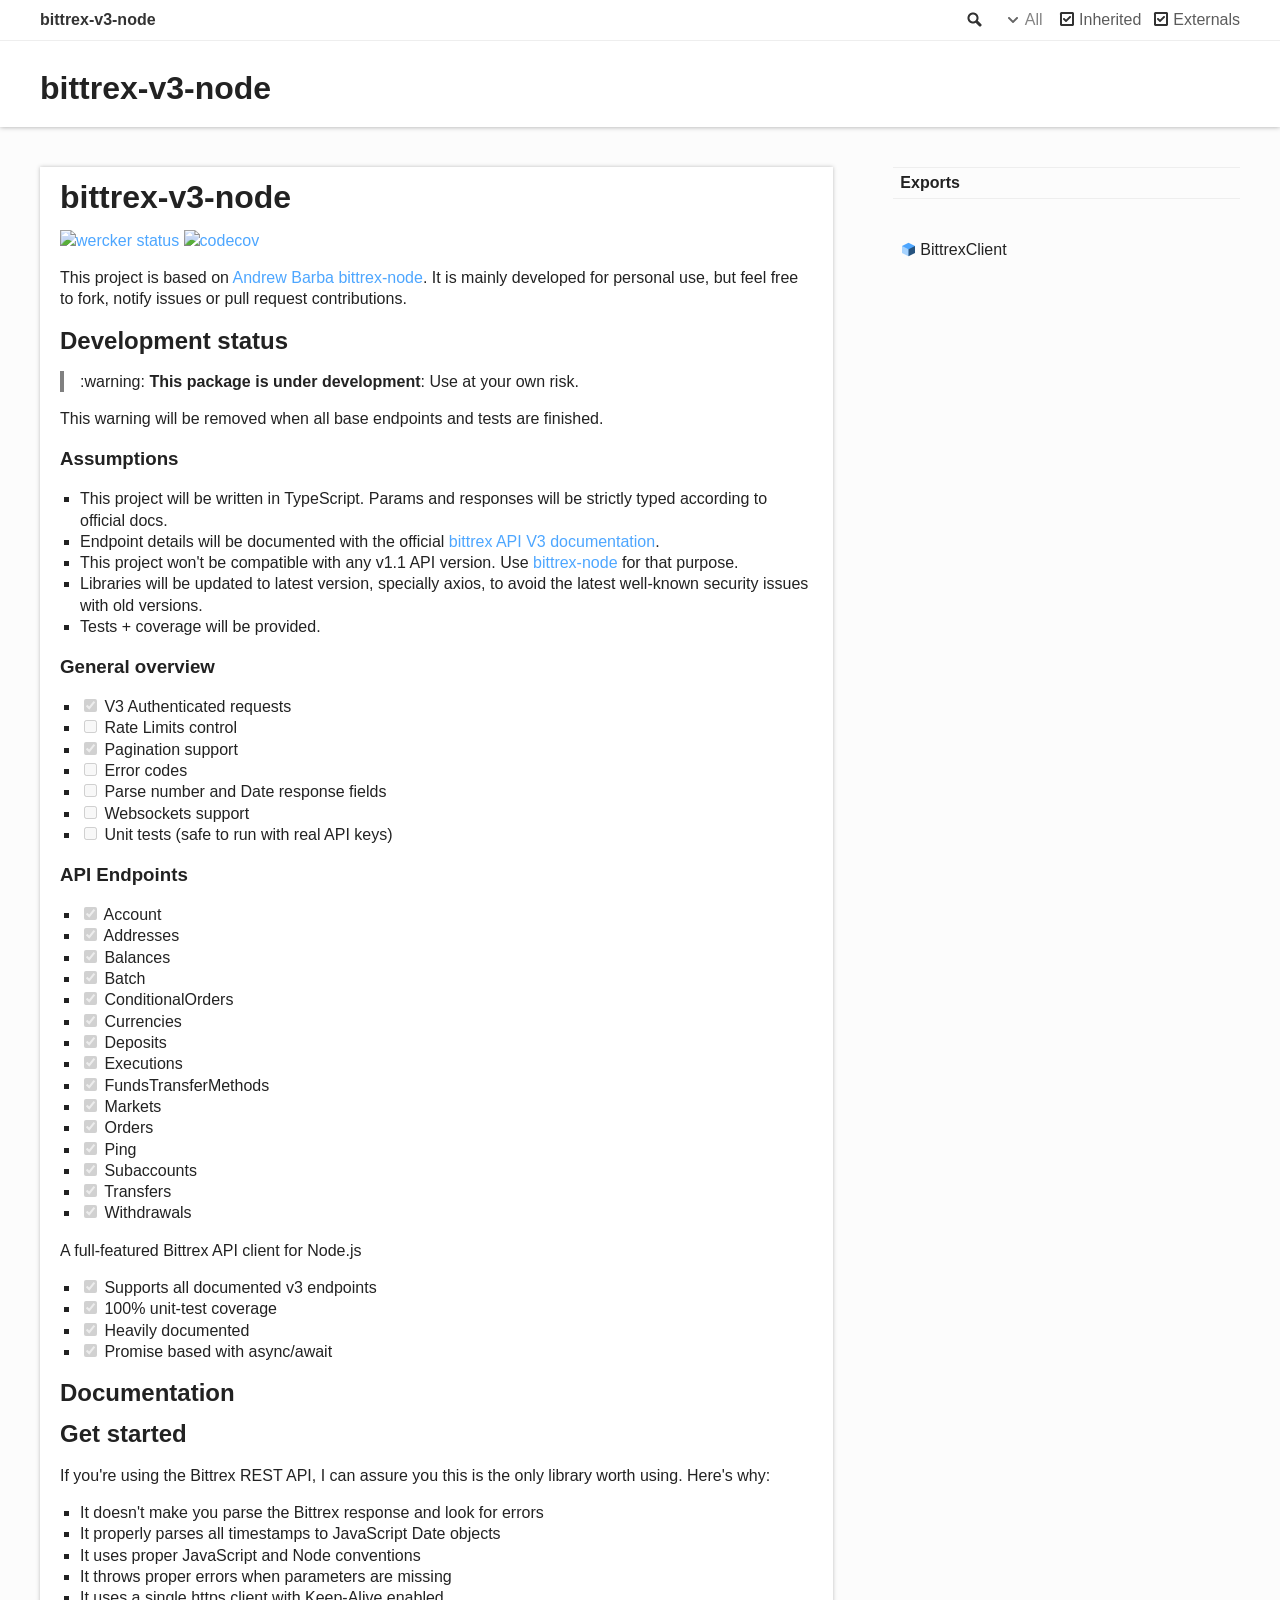
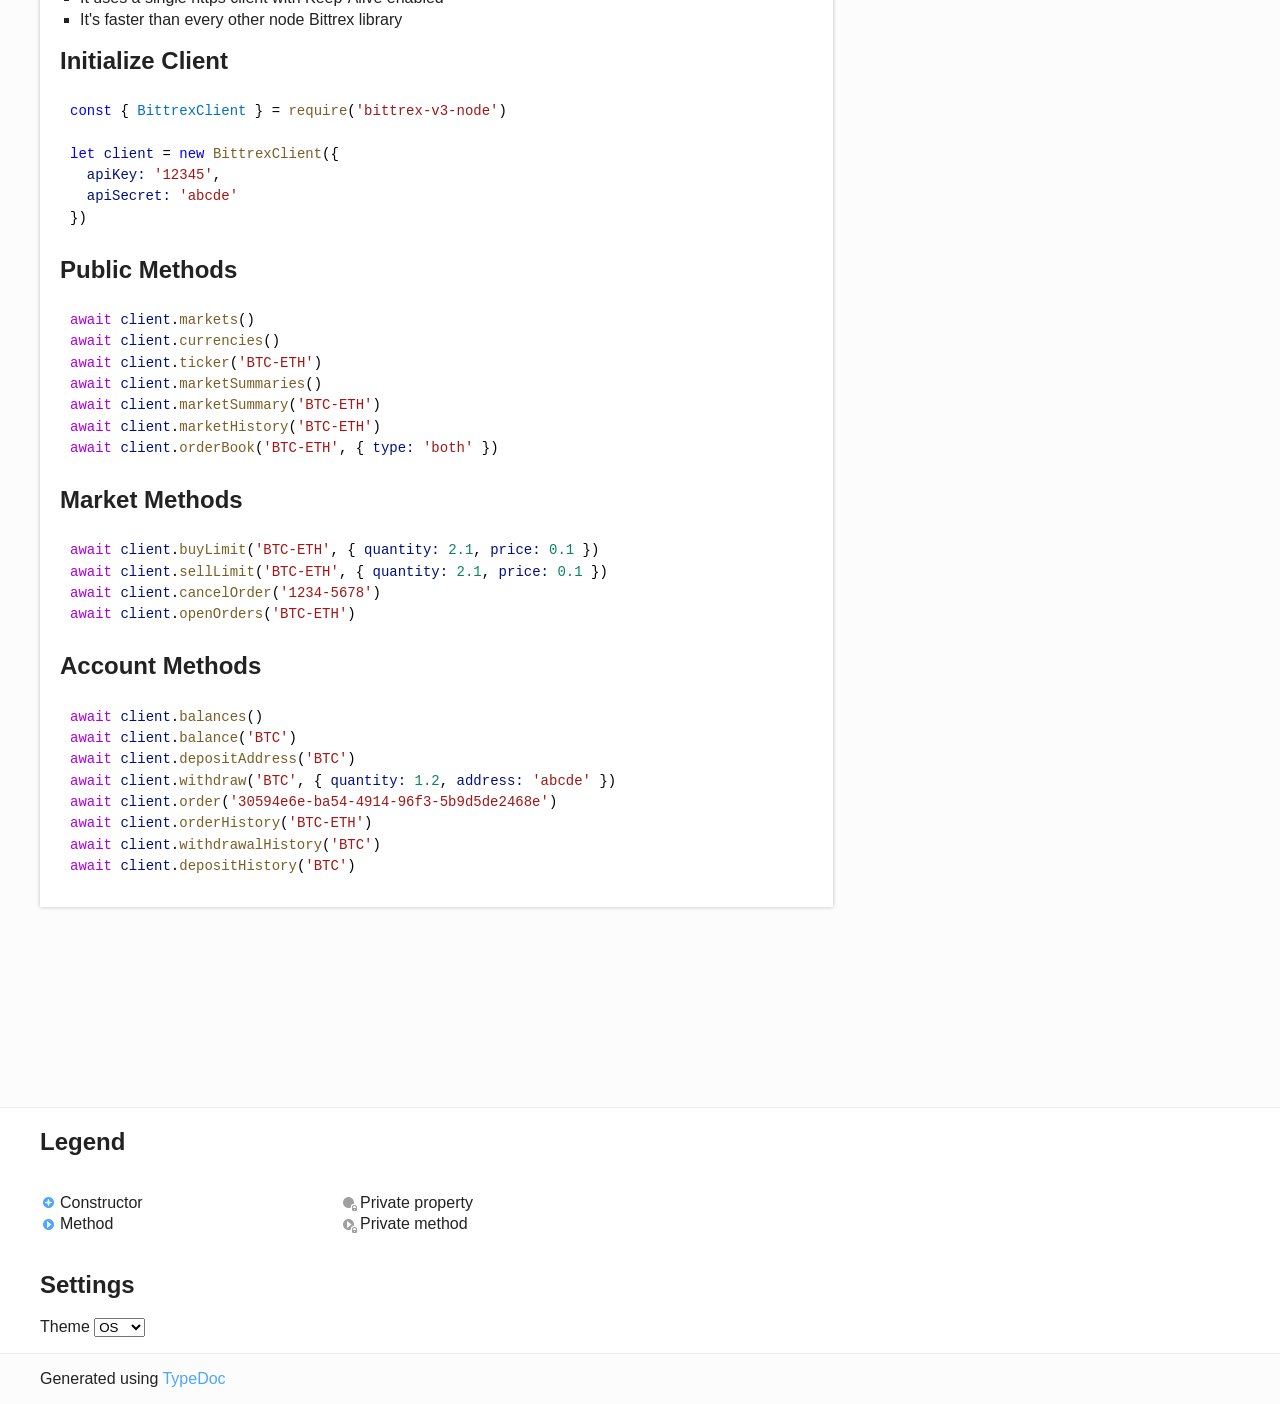
==== index.html @ 71284193 "Updates" ====
<!DOCTYPE html><html class="default no-js"><head><meta charSet="utf-8"/><meta http-equiv="x-ua-compatible" content="IE=edge"/><title>bittrex-v3-node</title><meta name="description" content="Documentation for bittrex-v3-node"/><meta name="viewport" content="width=device-width, initial-scale=1"/><link rel="stylesheet" href="assets/style.css"/><link rel="stylesheet" href="assets/highlight.css"/><script async src="assets/search.js" id="search-script"></script></head><body><script>document.body.classList.add(localStorage.getItem("tsd-theme") || "os")</script><header><div class="tsd-page-toolbar"><div class="container"><div class="table-wrap"><div class="table-cell" id="tsd-search" data-base="."><div class="field"><label for="tsd-search-field" class="tsd-widget search no-caption">Search</label><input type="text" id="tsd-search-field"/></div><ul class="results"><li class="state loading">Preparing search index...</li><li class="state failure">The search index is not available</li></ul><a href="index.html" class="title">bittrex-v3-node</a></div><div class="table-cell" id="tsd-widgets"><div id="tsd-filter"><a href="#" class="tsd-widget options no-caption" data-toggle="options">Options</a><div class="tsd-filter-group"><div class="tsd-select" id="tsd-filter-visibility"><span class="tsd-select-label">All</span><ul class="tsd-select-list"><li data-value="public">Public</li><li data-value="protected">Public/Protected</li><li data-value="private" class="selected">All</li></ul></div> <input type="checkbox" id="tsd-filter-inherited" checked/><label class="tsd-widget" for="tsd-filter-inherited">Inherited</label><input type="checkbox" id="tsd-filter-externals" checked/><label class="tsd-widget" for="tsd-filter-externals">Externals</label></div></div><a href="#" class="tsd-widget menu no-caption" data-toggle="menu">Menu</a></div></div></div></div><div class="tsd-page-title"><div class="container"><h1>bittrex-v3-node</h1></div></div></header><div class="container container-main"><div class="row"><div class="col-8 col-content"><div class="tsd-panel tsd-typography">
<a href="#bittrex-v3-node" id="bittrex-v3-node" style="color: inherit; text-decoration: none;">
  <h1>bittrex-v3-node</h1>
</a>
<p><a href="https://app.wercker.com/project/byKey/feb7e7d87d5a4a29ea9c04b4a1350a44"><img src="https://app.wercker.com/status/feb7e7d87d5a4a29ea9c04b4a1350a44/s/master" alt="wercker status" title="wercker status"></a>
<a href="https://codecov.io/gh/JAlbertoGonzalez/bittrex-node"><img src="https://codecov.io/gh/JAlbertoGonzalez/bittrex-node/branch/master/graph/badge.svg?token=4OAXQYECUQ" alt="codecov"></a></p>
<p>This project is based on <a href="https://github.com/AndrewBarba">Andrew Barba</a> <a href="https://github.com/AndrewBarba/bittrex-node">bittrex-node</a>. It is mainly developed for personal use, but feel free to fork, notify issues or pull request contributions.</p>

<a href="#development-status" id="development-status" style="color: inherit; text-decoration: none;">
  <h2>Development status</h2>
</a>
<blockquote>
<p>:warning: <strong>This package is under development</strong>: Use at your own risk.</p>
</blockquote>
<p>This warning will be removed when all base endpoints and tests are finished.</p>

<a href="#assumptions" id="assumptions" style="color: inherit; text-decoration: none;">
  <h3>Assumptions</h3>
</a>
<ul>
<li>This project will be written in TypeScript. Params and responses will be strictly typed according to official docs.</li>
<li>Endpoint details will be documented with the official <a href="https://bittrex.github.io/api/v3">bittrex API V3 documentation</a>.</li>
<li>This project won&#39;t be compatible with any v1.1 API version. Use <a href="https://github.com/AndrewBarba/bittrex-node">bittrex-node</a> for that purpose.</li>
<li>Libraries will be updated to latest version, specially axios, to avoid the latest well-known security issues with old versions.</li>
<li>Tests + coverage will be provided.</li>
</ul>

<a href="#general-overview" id="general-overview" style="color: inherit; text-decoration: none;">
  <h3>General overview</h3>
</a>
<ul>
<li><input checked="" disabled="" type="checkbox"> V3 Authenticated requests</li>
<li><input disabled="" type="checkbox"> Rate Limits control</li>
<li><input checked="" disabled="" type="checkbox"> Pagination support</li>
<li><input disabled="" type="checkbox"> Error codes</li>
<li><input disabled="" type="checkbox"> Parse number and Date response fields</li>
<li><input disabled="" type="checkbox"> Websockets support</li>
<li><input disabled="" type="checkbox"> Unit tests (safe to run with real API keys)</li>
</ul>

<a href="#api-endpoints" id="api-endpoints" style="color: inherit; text-decoration: none;">
  <h3>API Endpoints</h3>
</a>
<ul>
<li><input checked="" disabled="" type="checkbox"> Account</li>
<li><input checked="" disabled="" type="checkbox"> Addresses</li>
<li><input checked="" disabled="" type="checkbox"> Balances</li>
<li><input checked="" disabled="" type="checkbox"> Batch</li>
<li><input checked="" disabled="" type="checkbox"> ConditionalOrders</li>
<li><input checked="" disabled="" type="checkbox"> Currencies</li>
<li><input checked="" disabled="" type="checkbox"> Deposits</li>
<li><input checked="" disabled="" type="checkbox"> Executions</li>
<li><input checked="" disabled="" type="checkbox"> FundsTransferMethods</li>
<li><input checked="" disabled="" type="checkbox"> Markets</li>
<li><input checked="" disabled="" type="checkbox"> Orders</li>
<li><input checked="" disabled="" type="checkbox"> Ping</li>
<li><input checked="" disabled="" type="checkbox"> Subaccounts</li>
<li><input checked="" disabled="" type="checkbox"> Transfers</li>
<li><input checked="" disabled="" type="checkbox"> Withdrawals</li>
</ul>
<p>A full-featured Bittrex API client for Node.js</p>
<ul>
<li><input checked="" disabled="" type="checkbox"> Supports all documented v3 endpoints</li>
<li><input checked="" disabled="" type="checkbox"> 100% unit-test coverage</li>
<li><input checked="" disabled="" type="checkbox"> Heavily documented</li>
<li><input checked="" disabled="" type="checkbox"> Promise based with async/await</li>
</ul>

<a href="#documentation" id="documentation" style="color: inherit; text-decoration: none;">
  <h2>Documentation</h2>
</a>

<a href="#get-started" id="get-started" style="color: inherit; text-decoration: none;">
  <h2>Get started</h2>
</a>
<p>If you&#39;re using the Bittrex REST API, I can assure you this is the only library worth using. Here&#39;s why:</p>
<ul>
<li>It doesn&#39;t make you parse the Bittrex response and look for errors</li>
<li>It properly parses all timestamps to JavaScript Date objects</li>
<li>It uses proper JavaScript and Node conventions</li>
<li>It throws proper errors when parameters are missing</li>
<li>It uses a single https client with Keep-Alive enabled</li>
<li>It&#39;s faster than every other node Bittrex library</li>
</ul>

<a href="#initialize-client" id="initialize-client" style="color: inherit; text-decoration: none;">
  <h2>Initialize Client</h2>
</a>
<pre><code class="language-javascript"><span class="hl-0">const</span><span class="hl-1"> { </span><span class="hl-2">BittrexClient</span><span class="hl-1"> } = </span><span class="hl-3">require</span><span class="hl-1">(</span><span class="hl-4">&#39;bittrex-v3-node&#39;</span><span class="hl-1">)</span><br/><br/><span class="hl-0">let</span><span class="hl-1"> </span><span class="hl-5">client</span><span class="hl-1"> = </span><span class="hl-0">new</span><span class="hl-1"> </span><span class="hl-3">BittrexClient</span><span class="hl-1">({</span><br/><span class="hl-1">  </span><span class="hl-5">apiKey:</span><span class="hl-1"> </span><span class="hl-4">&#39;12345&#39;</span><span class="hl-1">,</span><br/><span class="hl-1">  </span><span class="hl-5">apiSecret:</span><span class="hl-1"> </span><span class="hl-4">&#39;abcde&#39;</span><br/><span class="hl-1">})</span>
</code></pre>

<a href="#public-methods" id="public-methods" style="color: inherit; text-decoration: none;">
  <h2>Public Methods</h2>
</a>
<pre><code class="language-javascript"><span class="hl-6">await</span><span class="hl-1"> </span><span class="hl-5">client</span><span class="hl-1">.</span><span class="hl-3">markets</span><span class="hl-1">()</span><br/><span class="hl-6">await</span><span class="hl-1"> </span><span class="hl-5">client</span><span class="hl-1">.</span><span class="hl-3">currencies</span><span class="hl-1">()</span><br/><span class="hl-6">await</span><span class="hl-1"> </span><span class="hl-5">client</span><span class="hl-1">.</span><span class="hl-3">ticker</span><span class="hl-1">(</span><span class="hl-4">&#39;BTC-ETH&#39;</span><span class="hl-1">)</span><br/><span class="hl-6">await</span><span class="hl-1"> </span><span class="hl-5">client</span><span class="hl-1">.</span><span class="hl-3">marketSummaries</span><span class="hl-1">()</span><br/><span class="hl-6">await</span><span class="hl-1"> </span><span class="hl-5">client</span><span class="hl-1">.</span><span class="hl-3">marketSummary</span><span class="hl-1">(</span><span class="hl-4">&#39;BTC-ETH&#39;</span><span class="hl-1">)</span><br/><span class="hl-6">await</span><span class="hl-1"> </span><span class="hl-5">client</span><span class="hl-1">.</span><span class="hl-3">marketHistory</span><span class="hl-1">(</span><span class="hl-4">&#39;BTC-ETH&#39;</span><span class="hl-1">)</span><br/><span class="hl-6">await</span><span class="hl-1"> </span><span class="hl-5">client</span><span class="hl-1">.</span><span class="hl-3">orderBook</span><span class="hl-1">(</span><span class="hl-4">&#39;BTC-ETH&#39;</span><span class="hl-1">, { </span><span class="hl-5">type:</span><span class="hl-1"> </span><span class="hl-4">&#39;both&#39;</span><span class="hl-1"> })</span>
</code></pre>

<a href="#market-methods" id="market-methods" style="color: inherit; text-decoration: none;">
  <h2>Market Methods</h2>
</a>
<pre><code class="language-javascript"><span class="hl-6">await</span><span class="hl-1"> </span><span class="hl-5">client</span><span class="hl-1">.</span><span class="hl-3">buyLimit</span><span class="hl-1">(</span><span class="hl-4">&#39;BTC-ETH&#39;</span><span class="hl-1">, { </span><span class="hl-5">quantity:</span><span class="hl-1"> </span><span class="hl-7">2.1</span><span class="hl-1">, </span><span class="hl-5">price:</span><span class="hl-1"> </span><span class="hl-7">0.1</span><span class="hl-1"> })</span><br/><span class="hl-6">await</span><span class="hl-1"> </span><span class="hl-5">client</span><span class="hl-1">.</span><span class="hl-3">sellLimit</span><span class="hl-1">(</span><span class="hl-4">&#39;BTC-ETH&#39;</span><span class="hl-1">, { </span><span class="hl-5">quantity:</span><span class="hl-1"> </span><span class="hl-7">2.1</span><span class="hl-1">, </span><span class="hl-5">price:</span><span class="hl-1"> </span><span class="hl-7">0.1</span><span class="hl-1"> })</span><br/><span class="hl-6">await</span><span class="hl-1"> </span><span class="hl-5">client</span><span class="hl-1">.</span><span class="hl-3">cancelOrder</span><span class="hl-1">(</span><span class="hl-4">&#39;1234-5678&#39;</span><span class="hl-1">)</span><br/><span class="hl-6">await</span><span class="hl-1"> </span><span class="hl-5">client</span><span class="hl-1">.</span><span class="hl-3">openOrders</span><span class="hl-1">(</span><span class="hl-4">&#39;BTC-ETH&#39;</span><span class="hl-1">)</span>
</code></pre>

<a href="#account-methods" id="account-methods" style="color: inherit; text-decoration: none;">
  <h2>Account Methods</h2>
</a>
<pre><code class="language-javascript"><span class="hl-6">await</span><span class="hl-1"> </span><span class="hl-5">client</span><span class="hl-1">.</span><span class="hl-3">balances</span><span class="hl-1">()</span><br/><span class="hl-6">await</span><span class="hl-1"> </span><span class="hl-5">client</span><span class="hl-1">.</span><span class="hl-3">balance</span><span class="hl-1">(</span><span class="hl-4">&#39;BTC&#39;</span><span class="hl-1">)</span><br/><span class="hl-6">await</span><span class="hl-1"> </span><span class="hl-5">client</span><span class="hl-1">.</span><span class="hl-3">depositAddress</span><span class="hl-1">(</span><span class="hl-4">&#39;BTC&#39;</span><span class="hl-1">)</span><br/><span class="hl-6">await</span><span class="hl-1"> </span><span class="hl-5">client</span><span class="hl-1">.</span><span class="hl-3">withdraw</span><span class="hl-1">(</span><span class="hl-4">&#39;BTC&#39;</span><span class="hl-1">, { </span><span class="hl-5">quantity:</span><span class="hl-1"> </span><span class="hl-7">1.2</span><span class="hl-1">, </span><span class="hl-5">address:</span><span class="hl-1"> </span><span class="hl-4">&#39;abcde&#39;</span><span class="hl-1"> })</span><br/><span class="hl-6">await</span><span class="hl-1"> </span><span class="hl-5">client</span><span class="hl-1">.</span><span class="hl-3">order</span><span class="hl-1">(</span><span class="hl-4">&#39;30594e6e-ba54-4914-96f3-5b9d5de2468e&#39;</span><span class="hl-1">)</span><br/><span class="hl-6">await</span><span class="hl-1"> </span><span class="hl-5">client</span><span class="hl-1">.</span><span class="hl-3">orderHistory</span><span class="hl-1">(</span><span class="hl-4">&#39;BTC-ETH&#39;</span><span class="hl-1">)</span><br/><span class="hl-6">await</span><span class="hl-1"> </span><span class="hl-5">client</span><span class="hl-1">.</span><span class="hl-3">withdrawalHistory</span><span class="hl-1">(</span><span class="hl-4">&#39;BTC&#39;</span><span class="hl-1">)</span><br/><span class="hl-6">await</span><span class="hl-1"> </span><span class="hl-5">client</span><span class="hl-1">.</span><span class="hl-3">depositHistory</span><span class="hl-1">(</span><span class="hl-4">&#39;BTC&#39;</span><span class="hl-1">)</span>
</code></pre>
</div></div><div class="col-4 col-menu menu-sticky-wrap menu-highlight"><nav class="tsd-navigation primary"><ul><li class="current"><a href="modules.html">Exports</a></li></ul></nav><nav class="tsd-navigation secondary menu-sticky"><ul><li class="tsd-kind-class"><a href="classes/BittrexClient.html" class="tsd-kind-icon">Bittrex<wbr/>Client</a></li></ul></nav></div></div></div><footer class="with-border-bottom"><div class="container"><h2>Legend</h2><div class="tsd-legend-group"><ul class="tsd-legend"><li class="tsd-kind-constructor tsd-parent-kind-class"><span class="tsd-kind-icon">Constructor</span></li><li class="tsd-kind-method tsd-parent-kind-class"><span class="tsd-kind-icon">Method</span></li></ul><ul class="tsd-legend"><li class="tsd-kind-property tsd-parent-kind-class tsd-is-private"><span class="tsd-kind-icon">Private property</span></li><li class="tsd-kind-method tsd-parent-kind-class tsd-is-private"><span class="tsd-kind-icon">Private method</span></li></ul></div><h2>Settings</h2><p>Theme <select id="theme"><option value="os">OS</option><option value="light">Light</option><option value="dark">Dark</option></select></p></div></footer><div class="container tsd-generator"><p>Generated using <a href="https://typedoc.org/" target="_blank">TypeDoc</a></p></div><div class="overlay"></div><script src="assets/main.js"></script></body></html>
---- assets/style.css ----
@import url("./icons.css");

:root {
    /* Light */
    --light-color-background: #fcfcfc;
    --light-color-secondary-background: #fff;
    --light-color-text: #222;
    --light-color-text-aside: #707070;
    --light-color-link: #4da6ff;
    --light-color-menu-divider: #eee;
    --light-color-menu-divider-focus: #000;
    --light-color-menu-label: #707070;
    --light-color-panel: var(--light-color-secondary-background);
    --light-color-panel-divider: #eee;
    --light-color-comment-tag: #707070;
    --light-color-comment-tag-text: #fff;
    --light-color-ts: #9600ff;
    --light-color-ts-interface: #647f1b;
    --light-color-ts-enum: #937210;
    --light-color-ts-class: #0672de;
    --light-color-ts-private: #707070;
    --light-color-toolbar: #fff;
    --light-color-toolbar-text: #333;
    --light-icon-filter: invert(0);
    --light-external-icon: url("data:image/svg+xml;utf8,<svg xmlns='http://www.w3.org/2000/svg' viewBox='0 0 100 100' width='10' height='10'><path fill-opacity='0' stroke='%23000' stroke-width='10' d='m43,35H5v60h60V57M45,5v10l10,10-30,30 20,20 30-30 10,10h10V5z'/></svg>");

    /* Dark */
    --dark-color-background: #36393f;
    --dark-color-secondary-background: #2f3136;
    --dark-color-text: #ffffff;
    --dark-color-text-aside: #e6e4e4;
    --dark-color-link: #00aff4;
    --dark-color-menu-divider: #eee;
    --dark-color-menu-divider-focus: #000;
    --dark-color-menu-label: #707070;
    --dark-color-panel: var(--dark-color-secondary-background);
    --dark-color-panel-divider: #818181;
    --dark-color-comment-tag: #dcddde;
    --dark-color-comment-tag-text: #2f3136;
    --dark-color-ts: #c97dff;
    --dark-color-ts-interface: #9cbe3c;
    --dark-color-ts-enum: #d6ab29;
    --dark-color-ts-class: #3695f3;
    --dark-color-ts-private: #e2e2e2;
    --dark-color-toolbar: #34373c;
    --dark-color-toolbar-text: #ffffff;
    --dark-icon-filter: invert(1);
    --dark-external-icon: url("data:image/svg+xml;utf8,<svg xmlns='http://www.w3.org/2000/svg' viewBox='0 0 100 100' width='10' height='10'><path fill-opacity='0' stroke='%23fff' stroke-width='10' d='m43,35H5v60h60V57M45,5v10l10,10-30,30 20,20 30-30 10,10h10V5z'/></svg>");
}

@media (prefers-color-scheme: light) {
    :root {
        --color-background: var(--light-color-background);
        --color-secondary-background: var(--light-color-secondary-background);
        --color-text: var(--light-color-text);
        --color-text-aside: var(--light-color-text-aside);
        --color-link: var(--light-color-link);
        --color-menu-divider: var(--light-color-menu-divider);
        --color-menu-divider-focus: var(--light-color-menu-divider-focus);
        --color-menu-label: var(--light-color-menu-label);
        --color-panel: var(--light-color-panel);
        --color-panel-divider: var(--light-color-panel-divider);
        --color-comment-tag: var(--light-color-comment-tag);
        --color-comment-tag-text: var(--light-color-comment-tag-text);
        --color-ts: var(--light-color-ts);
        --color-ts-interface: var(--light-color-ts-interface);
        --color-ts-enum: var(--light-color-ts-enum);
        --color-ts-class: var(--light-color-ts-class);
        --color-ts-private: var(--light-color-ts-private);
        --color-toolbar: var(--light-color-toolbar);
        --color-toolbar-text: var(--light-color-toolbar-text);
        --icon-filter: var(--light-icon-filter);
        --external-icon: var(--light-external-icon);
    }
}

@media (prefers-color-scheme: dark) {
    :root {
        --color-background: var(--dark-color-background);
        --color-secondary-background: var(--dark-color-secondary-background);
        --color-text: var(--dark-color-text);
        --color-text-aside: var(--dark-color-text-aside);
        --color-link: var(--dark-color-link);
        --color-menu-divider: var(--dark-color-menu-divider);
        --color-menu-divider-focus: var(--dark-color-menu-divider-focus);
        --color-menu-label: var(--dark-color-menu-label);
        --color-panel: var(--dark-color-panel);
        --color-panel-divider: var(--dark-color-panel-divider);
        --color-comment-tag: var(--dark-color-comment-tag);
        --color-comment-tag-text: var(--dark-color-comment-tag-text);
        --color-ts: var(--dark-color-ts);
        --color-ts-interface: var(--dark-color-ts-interface);
        --color-ts-enum: var(--dark-color-ts-enum);
        --color-ts-class: var(--dark-color-ts-class);
        --color-ts-private: var(--dark-color-ts-private);
        --color-toolbar: var(--dark-color-toolbar);
        --color-toolbar-text: var(--dark-color-toolbar-text);
        --icon-filter: var(--dark-icon-filter);
        --external-icon: var(--dark-external-icon);
    }
}

body {
    margin: 0;
}

body.light {
    --color-background: var(--light-color-background);
    --color-secondary-background: var(--light-color-secondary-background);
    --color-text: var(--light-color-text);
    --color-text-aside: var(--light-color-text-aside);
    --color-link: var(--light-color-link);
    --color-menu-divider: var(--light-color-menu-divider);
    --color-menu-divider-focus: var(--light-color-menu-divider-focus);
    --color-menu-label: var(--light-color-menu-label);
    --color-panel: var(--light-color-panel);
    --color-panel-divider: var(--light-color-panel-divider);
    --color-comment-tag: var(--light-color-comment-tag);
    --color-comment-tag-text: var(--light-color-comment-tag-text);
    --color-ts: var(--light-color-ts);
    --color-ts-interface: var(--light-color-ts-interface);
    --color-ts-enum: var(--light-color-ts-enum);
    --color-ts-class: var(--light-color-ts-class);
    --color-ts-private: var(--light-color-ts-private);
    --color-toolbar: var(--light-color-toolbar);
    --color-toolbar-text: var(--light-color-toolbar-text);
    --icon-filter: var(--light-icon-filter);
    --external-icon: var(--light-external-icon);
}

body.dark {
    --color-background: var(--dark-color-background);
    --color-secondary-background: var(--dark-color-secondary-background);
    --color-text: var(--dark-color-text);
    --color-text-aside: var(--dark-color-text-aside);
    --color-link: var(--dark-color-link);
    --color-menu-divider: var(--dark-color-menu-divider);
    --color-menu-divider-focus: var(--dark-color-menu-divider-focus);
    --color-menu-label: var(--dark-color-menu-label);
    --color-panel: var(--dark-color-panel);
    --color-panel-divider: var(--dark-color-panel-divider);
    --color-comment-tag: var(--dark-color-comment-tag);
    --color-comment-tag-text: var(--dark-color-comment-tag-text);
    --color-ts: var(--dark-color-ts);
    --color-ts-interface: var(--dark-color-ts-interface);
    --color-ts-enum: var(--dark-color-ts-enum);
    --color-ts-class: var(--dark-color-ts-class);
    --color-ts-private: var(--dark-color-ts-private);
    --color-toolbar: var(--dark-color-toolbar);
    --color-toolbar-text: var(--dark-color-toolbar-text);
    --icon-filter: var(--dark-icon-filter);
    --external-icon: var(--dark-external-icon);
}

h1 {
    font-size: 2em;
    margin: 0.67em 0;
}

h2 {
    font-size: 1.5em;
    margin: 0.83em 0;
}

h3 {
    font-size: 1.17em;
    margin: 1em 0;
}

h4,
.tsd-index-panel h3 {
    font-size: 1em;
    margin: 1.33em 0;
}

h5 {
    font-size: 0.83em;
    margin: 1.67em 0;
}

h6 {
    font-size: 0.67em;
    margin: 2.33em 0;
}

pre {
    white-space: pre;
    white-space: pre-wrap;
    word-wrap: break-word;
}

dl,
menu,
ol,
ul {
    margin: 1em 0;
}

dd {
    margin: 0 0 0 40px;
}

.container {
    max-width: 1200px;
    margin: 0 auto;
    padding: 0 40px;
}
@media (max-width: 640px) {
    .container {
        padding: 0 20px;
    }
}

.container-main {
    padding-bottom: 200px;
}

.row {
    display: flex;
    position: relative;
    margin: 0 -10px;
}
.row:after {
    visibility: hidden;
    display: block;
    content: "";
    clear: both;
    height: 0;
}

.col-4,
.col-8 {
    box-sizing: border-box;
    float: left;
    padding: 0 10px;
}

.col-4 {
    width: 33.3333333333%;
}
.col-8 {
    width: 66.6666666667%;
}

ul.tsd-descriptions > li > :first-child,
.tsd-panel > :first-child,
.col-8 > :first-child,
.col-4 > :first-child,
ul.tsd-descriptions > li > :first-child > :first-child,
.tsd-panel > :first-child > :first-child,
.col-8 > :first-child > :first-child,
.col-4 > :first-child > :first-child,
ul.tsd-descriptions > li > :first-child > :first-child > :first-child,
.tsd-panel > :first-child > :first-child > :first-child,
.col-8 > :first-child > :first-child > :first-child,
.col-4 > :first-child > :first-child > :first-child {
    margin-top: 0;
}
ul.tsd-descriptions > li > :last-child,
.tsd-panel > :last-child,
.col-8 > :last-child,
.col-4 > :last-child,
ul.tsd-descriptions > li > :last-child > :last-child,
.tsd-panel > :last-child > :last-child,
.col-8 > :last-child > :last-child,
.col-4 > :last-child > :last-child,
ul.tsd-descriptions > li > :last-child > :last-child > :last-child,
.tsd-panel > :last-child > :last-child > :last-child,
.col-8 > :last-child > :last-child > :last-child,
.col-4 > :last-child > :last-child > :last-child {
    margin-bottom: 0;
}

@keyframes fade-in {
    from {
        opacity: 0;
    }
    to {
        opacity: 1;
    }
}
@keyframes fade-out {
    from {
        opacity: 1;
        visibility: visible;
    }
    to {
        opacity: 0;
    }
}
@keyframes fade-in-delayed {
    0% {
        opacity: 0;
    }
    33% {
        opacity: 0;
    }
    100% {
        opacity: 1;
    }
}
@keyframes fade-out-delayed {
    0% {
        opacity: 1;
        visibility: visible;
    }
    66% {
        opacity: 0;
    }
    100% {
        opacity: 0;
    }
}
@keyframes shift-to-left {
    from {
        transform: translate(0, 0);
    }
    to {
        transform: translate(-25%, 0);
    }
}
@keyframes unshift-to-left {
    from {
        transform: translate(-25%, 0);
    }
    to {
        transform: translate(0, 0);
    }
}
@keyframes pop-in-from-right {
    from {
        transform: translate(100%, 0);
    }
    to {
        transform: translate(0, 0);
    }
}
@keyframes pop-out-to-right {
    from {
        transform: translate(0, 0);
        visibility: visible;
    }
    to {
        transform: translate(100%, 0);
    }
}
body {
    background: var(--color-background);
    font-family: "Segoe UI", sans-serif;
    font-size: 16px;
    color: var(--color-text);
}

a {
    color: var(--color-link);
    text-decoration: none;
}
a:hover {
    text-decoration: underline;
}
a.external[target="_blank"] {
    background-image: var(--external-icon);
    background-position: top 3px right;
    background-repeat: no-repeat;
    padding-right: 13px;
}

code,
pre {
    font-family: Menlo, Monaco, Consolas, "Courier New", monospace;
    padding: 0.2em;
    margin: 0;
    font-size: 14px;
}

pre {
    padding: 10px;
}
pre code {
    padding: 0;
    font-size: 100%;
}

blockquote {
    margin: 1em 0;
    padding-left: 1em;
    border-left: 4px solid gray;
}

.tsd-typography {
    line-height: 1.333em;
}
.tsd-typography ul {
    list-style: square;
    padding: 0 0 0 20px;
    margin: 0;
}
.tsd-typography h4,
.tsd-typography .tsd-index-panel h3,
.tsd-index-panel .tsd-typography h3,
.tsd-typography h5,
.tsd-typography h6 {
    font-size: 1em;
    margin: 0;
}
.tsd-typography h5,
.tsd-typography h6 {
    font-weight: normal;
}
.tsd-typography p,
.tsd-typography ul,
.tsd-typography ol {
    margin: 1em 0;
}

@media (min-width: 901px) and (max-width: 1024px) {
    html .col-content {
        width: 72%;
    }
    html .col-menu {
        width: 28%;
    }
    html .tsd-navigation {
        padding-left: 10px;
    }
}
@media (max-width: 900px) {
    html .col-content {
        float: none;
        width: 100%;
    }
    html .col-menu {
        position: fixed !important;
        overflow: auto;
        -webkit-overflow-scrolling: touch;
        z-index: 1024;
        top: 0 !important;
        bottom: 0 !important;
        left: auto !important;
        right: 0 !important;
        width: 100%;
        padding: 20px 20px 0 0;
        max-width: 450px;
        visibility: hidden;
        background-color: var(--color-panel);
        transform: translate(100%, 0);
    }
    html .col-menu > *:last-child {
        padding-bottom: 20px;
    }
    html .overlay {
        content: "";
        display: block;
        position: fixed;
        z-index: 1023;
        top: 0;
        left: 0;
        right: 0;
        bottom: 0;
        background-color: rgba(0, 0, 0, 0.75);
        visibility: hidden;
    }

    .to-has-menu .overlay {
        animation: fade-in 0.4s;
    }

    .to-has-menu :is(header, footer, .col-content) {
        animation: shift-to-left 0.4s;
    }

    .to-has-menu .col-menu {
        animation: pop-in-from-right 0.4s;
    }

    .from-has-menu .overlay {
        animation: fade-out 0.4s;
    }

    .from-has-menu :is(header, footer, .col-content) {
        animation: unshift-to-left 0.4s;
    }

    .from-has-menu .col-menu {
        animation: pop-out-to-right 0.4s;
    }

    .has-menu body {
        overflow: hidden;
    }
    .has-menu .overlay {
        visibility: visible;
    }
    .has-menu :is(header, footer, .col-content) {
        transform: translate(-25%, 0);
    }
    .has-menu .col-menu {
        visibility: visible;
        transform: translate(0, 0);
        display: grid;
        grid-template-rows: auto 1fr;
        max-height: 100vh;
    }
    .has-menu .tsd-navigation {
        max-height: 100%;
    }
}

.tsd-page-title {
    padding: 70px 0 20px 0;
    margin: 0 0 40px 0;
    background: var(--color-panel);
    box-shadow: 0 0 5px rgba(0, 0, 0, 0.35);
}
.tsd-page-title h1 {
    margin: 0;
}

.tsd-breadcrumb {
    margin: 0;
    padding: 0;
    color: var(--color-text-aside);
}
.tsd-breadcrumb a {
    color: var(--color-text-aside);
    text-decoration: none;
}
.tsd-breadcrumb a:hover {
    text-decoration: underline;
}
.tsd-breadcrumb li {
    display: inline;
}
.tsd-breadcrumb li:after {
    content: " / ";
}

dl.tsd-comment-tags {
    overflow: hidden;
}
dl.tsd-comment-tags dt {
    float: left;
    padding: 1px 5px;
    margin: 0 10px 0 0;
    border-radius: 4px;
    border: 1px solid var(--color-comment-tag);
    color: var(--color-comment-tag);
    font-size: 0.8em;
    font-weight: normal;
}
dl.tsd-comment-tags dd {
    margin: 0 0 10px 0;
}
dl.tsd-comment-tags dd:before,
dl.tsd-comment-tags dd:after {
    display: table;
    content: " ";
}
dl.tsd-comment-tags dd pre,
dl.tsd-comment-tags dd:after {
    clear: both;
}
dl.tsd-comment-tags p {
    margin: 0;
}

.tsd-panel.tsd-comment .lead {
    font-size: 1.1em;
    line-height: 1.333em;
    margin-bottom: 2em;
}
.tsd-panel.tsd-comment .lead:last-child {
    margin-bottom: 0;
}

.toggle-protected .tsd-is-private {
    display: none;
}

.toggle-public .tsd-is-private,
.toggle-public .tsd-is-protected,
.toggle-public .tsd-is-private-protected {
    display: none;
}

.toggle-inherited .tsd-is-inherited {
    display: none;
}

.toggle-externals .tsd-is-external {
    display: none;
}

#tsd-filter {
    position: relative;
    display: inline-block;
    height: 40px;
    vertical-align: bottom;
}
.no-filter #tsd-filter {
    display: none;
}
#tsd-filter .tsd-filter-group {
    display: inline-block;
    height: 40px;
    vertical-align: bottom;
    white-space: nowrap;
}
#tsd-filter input {
    display: none;
}
@media (max-width: 900px) {
    #tsd-filter .tsd-filter-group {
        display: block;
        position: absolute;
        top: 40px;
        right: 20px;
        height: auto;
        background-color: var(--color-panel);
        visibility: hidden;
        transform: translate(50%, 0);
        box-shadow: 0 0 4px rgba(0, 0, 0, 0.25);
    }
    .has-options #tsd-filter .tsd-filter-group {
        visibility: visible;
    }
    .to-has-options #tsd-filter .tsd-filter-group {
        animation: fade-in 0.2s;
    }
    .from-has-options #tsd-filter .tsd-filter-group {
        animation: fade-out 0.2s;
    }
    #tsd-filter label,
    #tsd-filter .tsd-select {
        display: block;
        padding-right: 20px;
    }
}

footer {
    border-top: 1px solid var(--color-panel-divider);
    background-color: var(--color-panel);
}
footer:after {
    content: "";
    display: table;
}
footer.with-border-bottom {
    border-bottom: 1px solid var(--color-panel-divider);
}
footer .tsd-legend-group {
    font-size: 0;
}
footer .tsd-legend {
    display: inline-block;
    width: 25%;
    padding: 0;
    font-size: 16px;
    list-style: none;
    line-height: 1.333em;
    vertical-align: top;
}
@media (max-width: 900px) {
    footer .tsd-legend {
        width: 50%;
    }
}

.tsd-hierarchy {
    list-style: square;
    padding: 0 0 0 20px;
    margin: 0;
}
.tsd-hierarchy .target {
    font-weight: bold;
}

.tsd-index-panel .tsd-index-content {
    margin-bottom: -30px !important;
}
.tsd-index-panel .tsd-index-section {
    margin-bottom: 30px !important;
}
.tsd-index-panel h3 {
    margin: 0 -20px 10px -20px;
    padding: 0 20px 10px 20px;
    border-bottom: 1px solid var(--color-panel-divider);
}
.tsd-index-panel ul.tsd-index-list {
    -webkit-column-count: 3;
    -moz-column-count: 3;
    -ms-column-count: 3;
    -o-column-count: 3;
    column-count: 3;
    -webkit-column-gap: 20px;
    -moz-column-gap: 20px;
    -ms-column-gap: 20px;
    -o-column-gap: 20px;
    column-gap: 20px;
    padding: 0;
    list-style: none;
    line-height: 1.333em;
}
@media (max-width: 900px) {
    .tsd-index-panel ul.tsd-index-list {
        -webkit-column-count: 1;
        -moz-column-count: 1;
        -ms-column-count: 1;
        -o-column-count: 1;
        column-count: 1;
    }
}
@media (min-width: 901px) and (max-width: 1024px) {
    .tsd-index-panel ul.tsd-index-list {
        -webkit-column-count: 2;
        -moz-column-count: 2;
        -ms-column-count: 2;
        -o-column-count: 2;
        column-count: 2;
    }
}
.tsd-index-panel ul.tsd-index-list li {
    -webkit-page-break-inside: avoid;
    -moz-page-break-inside: avoid;
    -ms-page-break-inside: avoid;
    -o-page-break-inside: avoid;
    page-break-inside: avoid;
}
.tsd-index-panel a,
.tsd-index-panel .tsd-parent-kind-module a {
    color: var(--color-ts);
}
.tsd-index-panel .tsd-parent-kind-interface a {
    color: var(--color-ts-interface);
}
.tsd-index-panel .tsd-parent-kind-enum a {
    color: var(--color-ts-enum);
}
.tsd-index-panel .tsd-parent-kind-class a {
    color: var(--color-ts-class);
}
.tsd-index-panel .tsd-kind-module a {
    color: var(--color-ts);
}
.tsd-index-panel .tsd-kind-interface a {
    color: var(--color-ts-interface);
}
.tsd-index-panel .tsd-kind-enum a {
    color: var(--color-ts-enum);
}
.tsd-index-panel .tsd-kind-class a {
    color: var(--color-ts-class);
}
.tsd-index-panel .tsd-is-private a {
    color: var(--color-ts-private);
}

.tsd-flag {
    display: inline-block;
    padding: 1px 5px;
    border-radius: 4px;
    color: var(--color-comment-tag-text);
    background-color: var(--color-comment-tag);
    text-indent: 0;
    font-size: 14px;
    font-weight: normal;
}

.tsd-anchor {
    position: absolute;
    top: -100px;
}

.tsd-member {
    position: relative;
}
.tsd-member .tsd-anchor + h3 {
    margin-top: 0;
    margin-bottom: 0;
    border-bottom: none;
}
.tsd-member [data-tsd-kind] {
    color: var(--color-ts);
}
.tsd-member [data-tsd-kind="Interface"] {
    color: var(--color-ts-interface);
}
.tsd-member [data-tsd-kind="Enum"] {
    color: var(--color-ts-enum);
}
.tsd-member [data-tsd-kind="Class"] {
    color: var(--color-ts-class);
}
.tsd-member [data-tsd-kind="Private"] {
    color: var(--color-ts-private);
}

.tsd-navigation {
    margin: 0 0 0 40px;
}
.tsd-navigation a {
    display: block;
    padding-top: 2px;
    padding-bottom: 2px;
    border-left: 2px solid transparent;
    color: var(--color-text);
    text-decoration: none;
    transition: border-left-color 0.1s;
}
.tsd-navigation a:hover {
    text-decoration: underline;
}
.tsd-navigation ul {
    margin: 0;
    padding: 0;
    list-style: none;
}
.tsd-navigation li {
    padding: 0;
}

.tsd-navigation.primary {
    padding-bottom: 40px;
}
.tsd-navigation.primary a {
    display: block;
    padding-top: 6px;
    padding-bottom: 6px;
}
.tsd-navigation.primary ul li a {
    padding-left: 5px;
}
.tsd-navigation.primary ul li li a {
    padding-left: 25px;
}
.tsd-navigation.primary ul li li li a {
    padding-left: 45px;
}
.tsd-navigation.primary ul li li li li a {
    padding-left: 65px;
}
.tsd-navigation.primary ul li li li li li a {
    padding-left: 85px;
}
.tsd-navigation.primary ul li li li li li li a {
    padding-left: 105px;
}
.tsd-navigation.primary > ul {
    border-bottom: 1px solid var(--color-panel-divider);
}
.tsd-navigation.primary li {
    border-top: 1px solid var(--color-panel-divider);
}
.tsd-navigation.primary li.current > a {
    font-weight: bold;
}
.tsd-navigation.primary li.label span {
    display: block;
    padding: 20px 0 6px 5px;
    color: var(--color-menu-label);
}
.tsd-navigation.primary li.globals + li > span,
.tsd-navigation.primary li.globals + li > a {
    padding-top: 20px;
}

.tsd-navigation.secondary {
    max-height: calc(100vh - 1rem - 40px);
    overflow: auto;
    position: sticky;
    top: calc(0.5rem + 40px);
    transition: 0.3s;
}
.tsd-navigation.secondary.tsd-navigation--toolbar-hide {
    max-height: calc(100vh - 1rem);
    top: 0.5rem;
}
.tsd-navigation.secondary ul {
    transition: opacity 0.2s;
}
.tsd-navigation.secondary ul li a {
    padding-left: 25px;
}
.tsd-navigation.secondary ul li li a {
    padding-left: 45px;
}
.tsd-navigation.secondary ul li li li a {
    padding-left: 65px;
}
.tsd-navigation.secondary ul li li li li a {
    padding-left: 85px;
}
.tsd-navigation.secondary ul li li li li li a {
    padding-left: 105px;
}
.tsd-navigation.secondary ul li li li li li li a {
    padding-left: 125px;
}
.tsd-navigation.secondary ul.current a {
    border-left-color: var(--color-panel-divider);
}
.tsd-navigation.secondary li.focus > a,
.tsd-navigation.secondary ul.current li.focus > a {
    border-left-color: var(--color-menu-divider-focus);
}
.tsd-navigation.secondary li.current {
    margin-top: 20px;
    margin-bottom: 20px;
    border-left-color: var(--color-panel-divider);
}
.tsd-navigation.secondary li.current > a {
    font-weight: bold;
}

@media (min-width: 901px) {
    .menu-sticky-wrap {
        position: static;
    }
}

.tsd-panel {
    margin: 20px 0;
    padding: 20px;
    background-color: var(--color-panel);
    box-shadow: 0 0 4px rgba(0, 0, 0, 0.25);
}
.tsd-panel:empty {
    display: none;
}
.tsd-panel > h1,
.tsd-panel > h2,
.tsd-panel > h3 {
    margin: 1.5em -20px 10px -20px;
    padding: 0 20px 10px 20px;
    border-bottom: 1px solid var(--color-panel-divider);
}
.tsd-panel > h1.tsd-before-signature,
.tsd-panel > h2.tsd-before-signature,
.tsd-panel > h3.tsd-before-signature {
    margin-bottom: 0;
    border-bottom: 0;
}
.tsd-panel table {
    display: block;
    width: 100%;
    overflow: auto;
    margin-top: 10px;
    word-break: normal;
    word-break: keep-all;
    border-collapse: collapse;
}
.tsd-panel table th {
    font-weight: bold;
}
.tsd-panel table th,
.tsd-panel table td {
    padding: 6px 13px;
    border: 1px solid var(--color-panel-divider);
}
.tsd-panel table tr {
    background: var(--color-background);
}
.tsd-panel table tr:nth-child(even) {
    background: var(--color-secondary-background);
}

.tsd-panel-group {
    margin: 60px 0;
}
.tsd-panel-group > h1,
.tsd-panel-group > h2,
.tsd-panel-group > h3 {
    padding-left: 20px;
    padding-right: 20px;
}

#tsd-search {
    transition: background-color 0.2s;
}
#tsd-search .title {
    position: relative;
    z-index: 2;
}
#tsd-search .field {
    position: absolute;
    left: 0;
    top: 0;
    right: 40px;
    height: 40px;
}
#tsd-search .field input {
    box-sizing: border-box;
    position: relative;
    top: -50px;
    z-index: 1;
    width: 100%;
    padding: 0 10px;
    opacity: 0;
    outline: 0;
    border: 0;
    background: transparent;
    color: var(--color-text);
}
#tsd-search .field label {
    position: absolute;
    overflow: hidden;
    right: -40px;
}
#tsd-search .field input,
#tsd-search .title {
    transition: opacity 0.2s;
}
#tsd-search .results {
    position: absolute;
    visibility: hidden;
    top: 40px;
    width: 100%;
    margin: 0;
    padding: 0;
    list-style: none;
    box-shadow: 0 0 4px rgba(0, 0, 0, 0.25);
}
#tsd-search .results li {
    padding: 0 10px;
    background-color: var(--color-background);
}
#tsd-search .results li:nth-child(even) {
    background-color: var(--color-panel);
}
#tsd-search .results li.state {
    display: none;
}
#tsd-search .results li.current,
#tsd-search .results li:hover {
    background-color: var(--color-panel-divider);
}
#tsd-search .results a {
    display: block;
}
#tsd-search .results a:before {
    top: 10px;
}
#tsd-search .results span.parent {
    color: var(--color-text-aside);
    font-weight: normal;
}
#tsd-search.has-focus {
    background-color: var(--color-panel-divider);
}
#tsd-search.has-focus .field input {
    top: 0;
    opacity: 1;
}
#tsd-search.has-focus .title {
    z-index: 0;
    opacity: 0;
}
#tsd-search.has-focus .results {
    visibility: visible;
}
#tsd-search.loading .results li.state.loading {
    display: block;
}
#tsd-search.failure .results li.state.failure {
    display: block;
}

.tsd-signature {
    margin: 0 0 1em 0;
    padding: 10px;
    border: 1px solid var(--color-panel-divider);
    font-family: Menlo, Monaco, Consolas, "Courier New", monospace;
    font-size: 14px;
    overflow-x: auto;
}
.tsd-signature.tsd-kind-icon {
    padding-left: 30px;
}
.tsd-signature.tsd-kind-icon:before {
    top: 10px;
    left: 10px;
}
.tsd-panel > .tsd-signature {
    margin-left: -20px;
    margin-right: -20px;
    border-width: 1px 0;
}
.tsd-panel > .tsd-signature.tsd-kind-icon {
    padding-left: 40px;
}
.tsd-panel > .tsd-signature.tsd-kind-icon:before {
    left: 20px;
}

.tsd-signature-symbol {
    color: var(--color-text-aside);
    font-weight: normal;
}

.tsd-signature-type {
    font-style: italic;
    font-weight: normal;
}

.tsd-signatures {
    padding: 0;
    margin: 0 0 1em 0;
    border: 1px solid var(--color-panel-divider);
}
.tsd-signatures .tsd-signature {
    margin: 0;
    border-width: 1px 0 0 0;
    transition: background-color 0.1s;
}
.tsd-signatures .tsd-signature:first-child {
    border-top-width: 0;
}
.tsd-signatures .tsd-signature.current {
    background-color: var(--color-panel-divider);
}
.tsd-signatures.active > .tsd-signature {
    cursor: pointer;
}
.tsd-panel > .tsd-signatures {
    margin-left: -20px;
    margin-right: -20px;
    border-width: 1px 0;
}
.tsd-panel > .tsd-signatures .tsd-signature.tsd-kind-icon {
    padding-left: 40px;
}
.tsd-panel > .tsd-signatures .tsd-signature.tsd-kind-icon:before {
    left: 20px;
}
.tsd-panel > a.anchor + .tsd-signatures {
    border-top-width: 0;
    margin-top: -20px;
}

ul.tsd-descriptions {
    position: relative;
    overflow: hidden;
    padding: 0;
    list-style: none;
}
ul.tsd-descriptions.active > .tsd-description {
    display: none;
}
ul.tsd-descriptions.active > .tsd-description.current {
    display: block;
}
ul.tsd-descriptions.active > .tsd-description.fade-in {
    animation: fade-in-delayed 0.3s;
}
ul.tsd-descriptions.active > .tsd-description.fade-out {
    animation: fade-out-delayed 0.3s;
    position: absolute;
    display: block;
    top: 0;
    left: 0;
    right: 0;
    opacity: 0;
    visibility: hidden;
}
ul.tsd-descriptions h4,
ul.tsd-descriptions .tsd-index-panel h3,
.tsd-index-panel ul.tsd-descriptions h3 {
    font-size: 16px;
    margin: 1em 0 0.5em 0;
}

ul.tsd-parameters,
ul.tsd-type-parameters {
    list-style: square;
    margin: 0;
    padding-left: 20px;
}
ul.tsd-parameters > li.tsd-parameter-signature,
ul.tsd-type-parameters > li.tsd-parameter-signature {
    list-style: none;
    margin-left: -20px;
}
ul.tsd-parameters h5,
ul.tsd-type-parameters h5 {
    font-size: 16px;
    margin: 1em 0 0.5em 0;
}
ul.tsd-parameters .tsd-comment,
ul.tsd-type-parameters .tsd-comment {
    margin-top: -0.5em;
}

.tsd-sources {
    font-size: 14px;
    color: var(--color-text-aside);
    margin: 0 0 1em 0;
}
.tsd-sources a {
    color: var(--color-text-aside);
    text-decoration: underline;
}
.tsd-sources ul,
.tsd-sources p {
    margin: 0 !important;
}
.tsd-sources ul {
    list-style: none;
    padding: 0;
}

.tsd-page-toolbar {
    position: fixed;
    z-index: 1;
    top: 0;
    left: 0;
    width: 100%;
    height: 40px;
    color: var(--color-toolbar-text);
    background: var(--color-toolbar);
    border-bottom: 1px solid var(--color-panel-divider);
    transition: transform 0.3s linear;
}
.tsd-page-toolbar a {
    color: var(--color-toolbar-text);
    text-decoration: none;
}
.tsd-page-toolbar a.title {
    font-weight: bold;
}
.tsd-page-toolbar a.title:hover {
    text-decoration: underline;
}
.tsd-page-toolbar .table-wrap {
    display: table;
    width: 100%;
    height: 40px;
}
.tsd-page-toolbar .table-cell {
    display: table-cell;
    position: relative;
    white-space: nowrap;
    line-height: 40px;
}
.tsd-page-toolbar .table-cell:first-child {
    width: 100%;
}

.tsd-page-toolbar--hide {
    transform: translateY(-100%);
}

.tsd-select .tsd-select-list li:before,
.tsd-select .tsd-select-label:before,
.tsd-widget:before {
    content: "";
    display: inline-block;
    width: 40px;
    height: 40px;
    margin: 0 -8px 0 0;
    background-image: url(./widgets.png);
    background-repeat: no-repeat;
    text-indent: -1024px;
    vertical-align: bottom;
    filter: var(--icon-filter);
}
@media (-webkit-min-device-pixel-ratio: 1.5), (min-resolution: 144dpi) {
    .tsd-select .tsd-select-list li:before,
    .tsd-select .tsd-select-label:before,
    .tsd-widget:before {
        background-image: url(./widgets@2x.png);
        background-size: 320px 40px;
    }
}

.tsd-widget {
    display: inline-block;
    overflow: hidden;
    opacity: 0.8;
    height: 40px;
    transition: opacity 0.1s, background-color 0.2s;
    vertical-align: bottom;
    cursor: pointer;
}
.tsd-widget:hover {
    opacity: 0.9;
}
.tsd-widget.active {
    opacity: 1;
    background-color: var(--color-panel-divider);
}
.tsd-widget.no-caption {
    width: 40px;
}
.tsd-widget.no-caption:before {
    margin: 0;
}
.tsd-widget.search:before {
    background-position: 0 0;
}
.tsd-widget.menu:before {
    background-position: -40px 0;
}
.tsd-widget.options:before {
    background-position: -80px 0;
}
.tsd-widget.options,
.tsd-widget.menu {
    display: none;
}
@media (max-width: 900px) {
    .tsd-widget.options,
    .tsd-widget.menu {
        display: inline-block;
    }
}
input[type="checkbox"] + .tsd-widget:before {
    background-position: -120px 0;
}
input[type="checkbox"]:checked + .tsd-widget:before {
    background-position: -160px 0;
}

.tsd-select {
    position: relative;
    display: inline-block;
    height: 40px;
    transition: opacity 0.1s, background-color 0.2s;
    vertical-align: bottom;
    cursor: pointer;
}
.tsd-select .tsd-select-label {
    opacity: 0.6;
    transition: opacity 0.2s;
}
.tsd-select .tsd-select-label:before {
    background-position: -240px 0;
}
.tsd-select.active .tsd-select-label {
    opacity: 0.8;
}
.tsd-select.active .tsd-select-list {
    visibility: visible;
    opacity: 1;
    transition-delay: 0s;
}
.tsd-select .tsd-select-list {
    position: absolute;
    visibility: hidden;
    top: 40px;
    left: 0;
    margin: 0;
    padding: 0;
    opacity: 0;
    list-style: none;
    box-shadow: 0 0 4px rgba(0, 0, 0, 0.25);
    transition: visibility 0s 0.2s, opacity 0.2s;
}
.tsd-select .tsd-select-list li {
    padding: 0 20px 0 0;
    background-color: var(--color-background);
}
.tsd-select .tsd-select-list li:before {
    background-position: 40px 0;
}
.tsd-select .tsd-select-list li:nth-child(even) {
    background-color: var(--color-panel);
}
.tsd-select .tsd-select-list li:hover {
    background-color: var(--color-panel-divider);
}
.tsd-select .tsd-select-list li.selected:before {
    background-position: -200px 0;
}
@media (max-width: 900px) {
    .tsd-select .tsd-select-list {
        top: 0;
        left: auto;
        right: 100%;
        margin-right: -5px;
    }
    .tsd-select .tsd-select-label:before {
        background-position: -280px 0;
    }
}

img {
    max-width: 100%;
}
---- assets/highlight.css ----
:root {
    --light-hl-0: #0000FF;
    --dark-hl-0: #569CD6;
    --light-hl-1: #000000;
    --dark-hl-1: #D4D4D4;
    --light-hl-2: #0070C1;
    --dark-hl-2: #4FC1FF;
    --light-hl-3: #795E26;
    --dark-hl-3: #DCDCAA;
    --light-hl-4: #A31515;
    --dark-hl-4: #CE9178;
    --light-hl-5: #001080;
    --dark-hl-5: #9CDCFE;
    --light-hl-6: #AF00DB;
    --dark-hl-6: #C586C0;
    --light-hl-7: #098658;
    --dark-hl-7: #B5CEA8;
    --light-code-background: #FFFFFF;
    --dark-code-background: #1E1E1E;
}

@media (prefers-color-scheme: light) { :root {
    --hl-0: var(--light-hl-0);
    --hl-1: var(--light-hl-1);
    --hl-2: var(--light-hl-2);
    --hl-3: var(--light-hl-3);
    --hl-4: var(--light-hl-4);
    --hl-5: var(--light-hl-5);
    --hl-6: var(--light-hl-6);
    --hl-7: var(--light-hl-7);
    --code-background: var(--light-code-background);
} }

@media (prefers-color-scheme: dark) { :root {
    --hl-0: var(--dark-hl-0);
    --hl-1: var(--dark-hl-1);
    --hl-2: var(--dark-hl-2);
    --hl-3: var(--dark-hl-3);
    --hl-4: var(--dark-hl-4);
    --hl-5: var(--dark-hl-5);
    --hl-6: var(--dark-hl-6);
    --hl-7: var(--dark-hl-7);
    --code-background: var(--dark-code-background);
} }

body.light {
    --hl-0: var(--light-hl-0);
    --hl-1: var(--light-hl-1);
    --hl-2: var(--light-hl-2);
    --hl-3: var(--light-hl-3);
    --hl-4: var(--light-hl-4);
    --hl-5: var(--light-hl-5);
    --hl-6: var(--light-hl-6);
    --hl-7: var(--light-hl-7);
    --code-background: var(--light-code-background);
}

body.dark {
    --hl-0: var(--dark-hl-0);
    --hl-1: var(--dark-hl-1);
    --hl-2: var(--dark-hl-2);
    --hl-3: var(--dark-hl-3);
    --hl-4: var(--dark-hl-4);
    --hl-5: var(--dark-hl-5);
    --hl-6: var(--dark-hl-6);
    --hl-7: var(--dark-hl-7);
    --code-background: var(--dark-code-background);
}

.hl-0 { color: var(--hl-0); }
.hl-1 { color: var(--hl-1); }
.hl-2 { color: var(--hl-2); }
.hl-3 { color: var(--hl-3); }
.hl-4 { color: var(--hl-4); }
.hl-5 { color: var(--hl-5); }
.hl-6 { color: var(--hl-6); }
.hl-7 { color: var(--hl-7); }
pre, code { background: var(--code-background); }
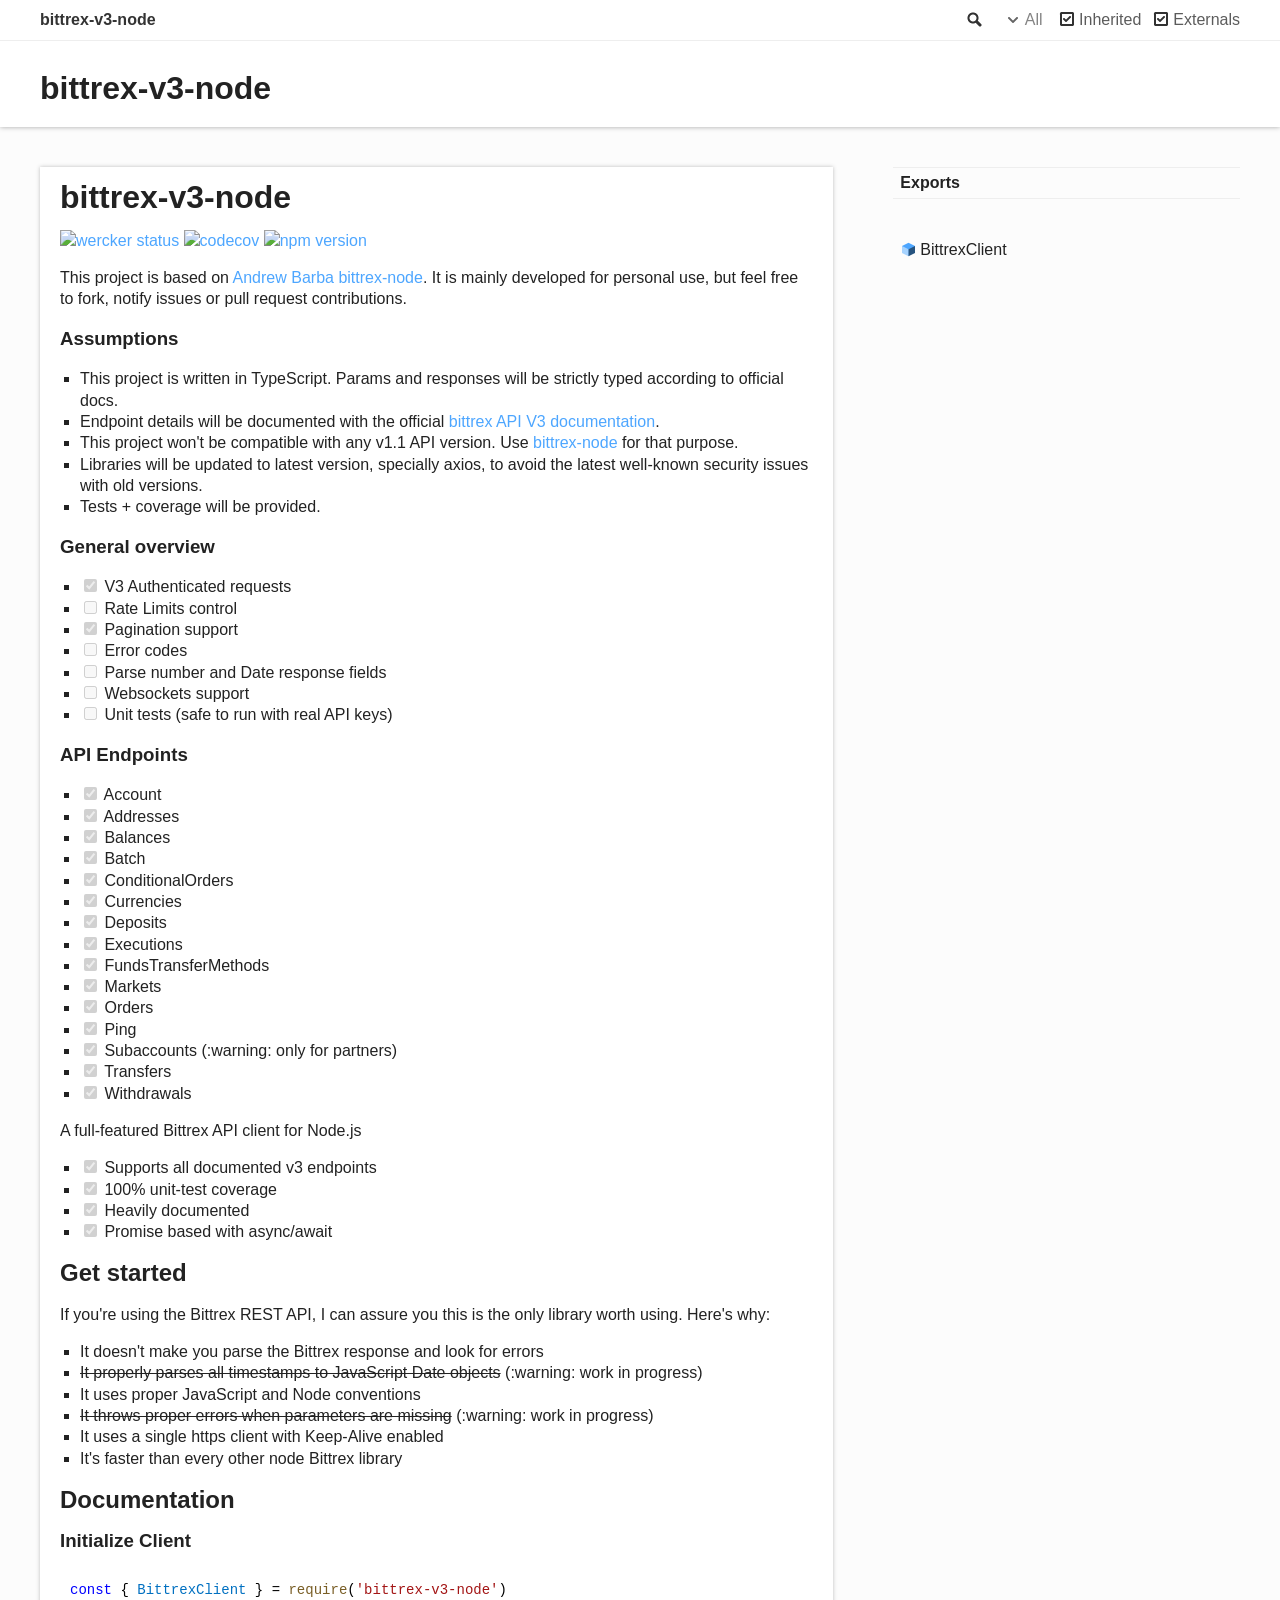
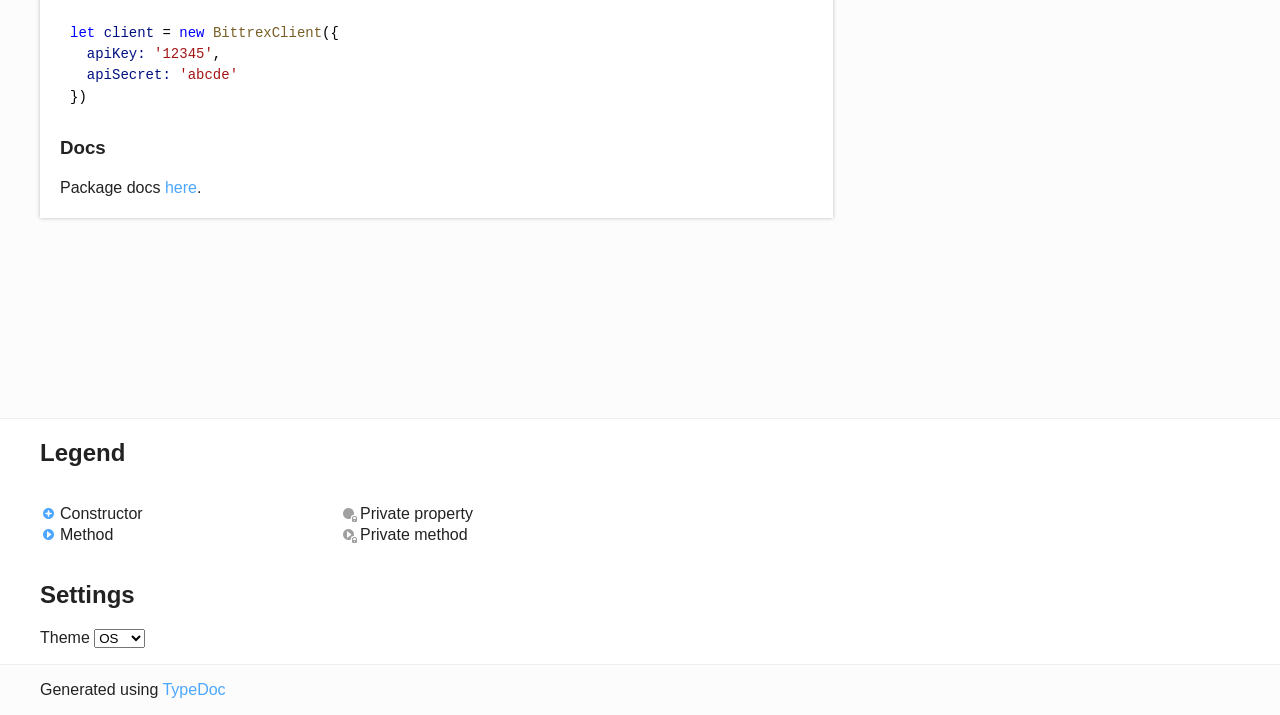
==== commit c30d14ca: "Updates" ====
--- a/index.html
+++ b/index.html
@@ -3,22 +3,15 @@
   <h1>bittrex-v3-node</h1>
 </a>
 <p><a href="https://app.wercker.com/project/byKey/feb7e7d87d5a4a29ea9c04b4a1350a44"><img src="https://app.wercker.com/status/feb7e7d87d5a4a29ea9c04b4a1350a44/s/master" alt="wercker status" title="wercker status"></a>
-<a href="https://codecov.io/gh/JAlbertoGonzalez/bittrex-node"><img src="https://codecov.io/gh/JAlbertoGonzalez/bittrex-node/branch/master/graph/badge.svg?token=4OAXQYECUQ" alt="codecov"></a></p>
+<a href="https://codecov.io/gh/JAlbertoGonzalez/bittrex-node"><img src="https://codecov.io/gh/JAlbertoGonzalez/bittrex-node/branch/master/graph/badge.svg?token=4OAXQYECUQ" alt="codecov"></a>
+<a href="https://badge.fury.io/js/bittrex-v3-node"><img src="https://badge.fury.io/js/bittrex-v3-node.svg" alt="npm version"></a></p>
 <p>This project is based on <a href="https://github.com/AndrewBarba">Andrew Barba</a> <a href="https://github.com/AndrewBarba/bittrex-node">bittrex-node</a>. It is mainly developed for personal use, but feel free to fork, notify issues or pull request contributions.</p>
-
-<a href="#development-status" id="development-status" style="color: inherit; text-decoration: none;">
-  <h2>Development status</h2>
-</a>
-<blockquote>
-<p>:warning: <strong>This package is under development</strong>: Use at your own risk.</p>
-</blockquote>
-<p>This warning will be removed when all base endpoints and tests are finished.</p>
 
 <a href="#assumptions" id="assumptions" style="color: inherit; text-decoration: none;">
   <h3>Assumptions</h3>
 </a>
 <ul>
-<li>This project will be written in TypeScript. Params and responses will be strictly typed according to official docs.</li>
+<li>This project is written in TypeScript. Params and responses will be strictly typed according to official docs.</li>
 <li>Endpoint details will be documented with the official <a href="https://bittrex.github.io/api/v3">bittrex API V3 documentation</a>.</li>
 <li>This project won&#39;t be compatible with any v1.1 API version. Use <a href="https://github.com/AndrewBarba/bittrex-node">bittrex-node</a> for that purpose.</li>
 <li>Libraries will be updated to latest version, specially axios, to avoid the latest well-known security issues with old versions.</li>
@@ -54,7 +47,7 @@
 <li><input checked="" disabled="" type="checkbox"> Markets</li>
 <li><input checked="" disabled="" type="checkbox"> Orders</li>
 <li><input checked="" disabled="" type="checkbox"> Ping</li>
-<li><input checked="" disabled="" type="checkbox"> Subaccounts</li>
+<li><input checked="" disabled="" type="checkbox"> Subaccounts (:warning: only for partners)</li>
 <li><input checked="" disabled="" type="checkbox"> Transfers</li>
 <li><input checked="" disabled="" type="checkbox"> Withdrawals</li>
 </ul>
@@ -66,44 +59,31 @@
 <li><input checked="" disabled="" type="checkbox"> Promise based with async/await</li>
 </ul>
 
-<a href="#documentation" id="documentation" style="color: inherit; text-decoration: none;">
-  <h2>Documentation</h2>
-</a>
-
 <a href="#get-started" id="get-started" style="color: inherit; text-decoration: none;">
   <h2>Get started</h2>
 </a>
 <p>If you&#39;re using the Bittrex REST API, I can assure you this is the only library worth using. Here&#39;s why:</p>
 <ul>
 <li>It doesn&#39;t make you parse the Bittrex response and look for errors</li>
-<li>It properly parses all timestamps to JavaScript Date objects</li>
+<li><del>It properly parses all timestamps to JavaScript Date objects</del> (:warning: work in progress)</li>
 <li>It uses proper JavaScript and Node conventions</li>
-<li>It throws proper errors when parameters are missing</li>
+<li><del>It throws proper errors when parameters are missing</del> (:warning: work in progress)</li>
 <li>It uses a single https client with Keep-Alive enabled</li>
 <li>It&#39;s faster than every other node Bittrex library</li>
 </ul>
 
+<a href="#documentation" id="documentation" style="color: inherit; text-decoration: none;">
+  <h2>Documentation</h2>
+</a>
+
 <a href="#initialize-client" id="initialize-client" style="color: inherit; text-decoration: none;">
-  <h2>Initialize Client</h2>
+  <h3>Initialize Client</h3>
 </a>
 <pre><code class="language-javascript"><span class="hl-0">const</span><span class="hl-1"> { </span><span class="hl-2">BittrexClient</span><span class="hl-1"> } = </span><span class="hl-3">require</span><span class="hl-1">(</span><span class="hl-4">&#39;bittrex-v3-node&#39;</span><span class="hl-1">)</span><br/><br/><span class="hl-0">let</span><span class="hl-1"> </span><span class="hl-5">client</span><span class="hl-1"> = </span><span class="hl-0">new</span><span class="hl-1"> </span><span class="hl-3">BittrexClient</span><span class="hl-1">({</span><br/><span class="hl-1">  </span><span class="hl-5">apiKey:</span><span class="hl-1"> </span><span class="hl-4">&#39;12345&#39;</span><span class="hl-1">,</span><br/><span class="hl-1">  </span><span class="hl-5">apiSecret:</span><span class="hl-1"> </span><span class="hl-4">&#39;abcde&#39;</span><br/><span class="hl-1">})</span>
 </code></pre>
 
-<a href="#public-methods" id="public-methods" style="color: inherit; text-decoration: none;">
-  <h2>Public Methods</h2>
+<a href="#docs" id="docs" style="color: inherit; text-decoration: none;">
+  <h3>Docs</h3>
 </a>
-<pre><code class="language-javascript"><span class="hl-6">await</span><span class="hl-1"> </span><span class="hl-5">client</span><span class="hl-1">.</span><span class="hl-3">markets</span><span class="hl-1">()</span><br/><span class="hl-6">await</span><span class="hl-1"> </span><span class="hl-5">client</span><span class="hl-1">.</span><span class="hl-3">currencies</span><span class="hl-1">()</span><br/><span class="hl-6">await</span><span class="hl-1"> </span><span class="hl-5">client</span><span class="hl-1">.</span><span class="hl-3">ticker</span><span class="hl-1">(</span><span class="hl-4">&#39;BTC-ETH&#39;</span><span class="hl-1">)</span><br/><span class="hl-6">await</span><span class="hl-1"> </span><span class="hl-5">client</span><span class="hl-1">.</span><span class="hl-3">marketSummaries</span><span class="hl-1">()</span><br/><span class="hl-6">await</span><span class="hl-1"> </span><span class="hl-5">client</span><span class="hl-1">.</span><span class="hl-3">marketSummary</span><span class="hl-1">(</span><span class="hl-4">&#39;BTC-ETH&#39;</span><span class="hl-1">)</span><br/><span class="hl-6">await</span><span class="hl-1"> </span><span class="hl-5">client</span><span class="hl-1">.</span><span class="hl-3">marketHistory</span><span class="hl-1">(</span><span class="hl-4">&#39;BTC-ETH&#39;</span><span class="hl-1">)</span><br/><span class="hl-6">await</span><span class="hl-1"> </span><span class="hl-5">client</span><span class="hl-1">.</span><span class="hl-3">orderBook</span><span class="hl-1">(</span><span class="hl-4">&#39;BTC-ETH&#39;</span><span class="hl-1">, { </span><span class="hl-5">type:</span><span class="hl-1"> </span><span class="hl-4">&#39;both&#39;</span><span class="hl-1"> })</span>
-</code></pre>
-
-<a href="#market-methods" id="market-methods" style="color: inherit; text-decoration: none;">
-  <h2>Market Methods</h2>
-</a>
-<pre><code class="language-javascript"><span class="hl-6">await</span><span class="hl-1"> </span><span class="hl-5">client</span><span class="hl-1">.</span><span class="hl-3">buyLimit</span><span class="hl-1">(</span><span class="hl-4">&#39;BTC-ETH&#39;</span><span class="hl-1">, { </span><span class="hl-5">quantity:</span><span class="hl-1"> </span><span class="hl-7">2.1</span><span class="hl-1">, </span><span class="hl-5">price:</span><span class="hl-1"> </span><span class="hl-7">0.1</span><span class="hl-1"> })</span><br/><span class="hl-6">await</span><span class="hl-1"> </span><span class="hl-5">client</span><span class="hl-1">.</span><span class="hl-3">sellLimit</span><span class="hl-1">(</span><span class="hl-4">&#39;BTC-ETH&#39;</span><span class="hl-1">, { </span><span class="hl-5">quantity:</span><span class="hl-1"> </span><span class="hl-7">2.1</span><span class="hl-1">, </span><span class="hl-5">price:</span><span class="hl-1"> </span><span class="hl-7">0.1</span><span class="hl-1"> })</span><br/><span class="hl-6">await</span><span class="hl-1"> </span><span class="hl-5">client</span><span class="hl-1">.</span><span class="hl-3">cancelOrder</span><span class="hl-1">(</span><span class="hl-4">&#39;1234-5678&#39;</span><span class="hl-1">)</span><br/><span class="hl-6">await</span><span class="hl-1"> </span><span class="hl-5">client</span><span class="hl-1">.</span><span class="hl-3">openOrders</span><span class="hl-1">(</span><span class="hl-4">&#39;BTC-ETH&#39;</span><span class="hl-1">)</span>
-</code></pre>
-
-<a href="#account-methods" id="account-methods" style="color: inherit; text-decoration: none;">
-  <h2>Account Methods</h2>
-</a>
-<pre><code class="language-javascript"><span class="hl-6">await</span><span class="hl-1"> </span><span class="hl-5">client</span><span class="hl-1">.</span><span class="hl-3">balances</span><span class="hl-1">()</span><br/><span class="hl-6">await</span><span class="hl-1"> </span><span class="hl-5">client</span><span class="hl-1">.</span><span class="hl-3">balance</span><span class="hl-1">(</span><span class="hl-4">&#39;BTC&#39;</span><span class="hl-1">)</span><br/><span class="hl-6">await</span><span class="hl-1"> </span><span class="hl-5">client</span><span class="hl-1">.</span><span class="hl-3">depositAddress</span><span class="hl-1">(</span><span class="hl-4">&#39;BTC&#39;</span><span class="hl-1">)</span><br/><span class="hl-6">await</span><span class="hl-1"> </span><span class="hl-5">client</span><span class="hl-1">.</span><span class="hl-3">withdraw</span><span class="hl-1">(</span><span class="hl-4">&#39;BTC&#39;</span><span class="hl-1">, { </span><span class="hl-5">quantity:</span><span class="hl-1"> </span><span class="hl-7">1.2</span><span class="hl-1">, </span><span class="hl-5">address:</span><span class="hl-1"> </span><span class="hl-4">&#39;abcde&#39;</span><span class="hl-1"> })</span><br/><span class="hl-6">await</span><span class="hl-1"> </span><span class="hl-5">client</span><span class="hl-1">.</span><span class="hl-3">order</span><span class="hl-1">(</span><span class="hl-4">&#39;30594e6e-ba54-4914-96f3-5b9d5de2468e&#39;</span><span class="hl-1">)</span><br/><span class="hl-6">await</span><span class="hl-1"> </span><span class="hl-5">client</span><span class="hl-1">.</span><span class="hl-3">orderHistory</span><span class="hl-1">(</span><span class="hl-4">&#39;BTC-ETH&#39;</span><span class="hl-1">)</span><br/><span class="hl-6">await</span><span class="hl-1"> </span><span class="hl-5">client</span><span class="hl-1">.</span><span class="hl-3">withdrawalHistory</span><span class="hl-1">(</span><span class="hl-4">&#39;BTC&#39;</span><span class="hl-1">)</span><br/><span class="hl-6">await</span><span class="hl-1"> </span><span class="hl-5">client</span><span class="hl-1">.</span><span class="hl-3">depositHistory</span><span class="hl-1">(</span><span class="hl-4">&#39;BTC&#39;</span><span class="hl-1">)</span>
-</code></pre>
+<p>Package docs <a href="https://jalbertogonzalez.github.io/bittrex-v3-node/">here</a>.</p>
 </div></div><div class="col-4 col-menu menu-sticky-wrap menu-highlight"><nav class="tsd-navigation primary"><ul><li class="current"><a href="modules.html">Exports</a></li></ul></nav><nav class="tsd-navigation secondary menu-sticky"><ul><li class="tsd-kind-class"><a href="classes/BittrexClient.html" class="tsd-kind-icon">Bittrex<wbr/>Client</a></li></ul></nav></div></div></div><footer class="with-border-bottom"><div class="container"><h2>Legend</h2><div class="tsd-legend-group"><ul class="tsd-legend"><li class="tsd-kind-constructor tsd-parent-kind-class"><span class="tsd-kind-icon">Constructor</span></li><li class="tsd-kind-method tsd-parent-kind-class"><span class="tsd-kind-icon">Method</span></li></ul><ul class="tsd-legend"><li class="tsd-kind-property tsd-parent-kind-class tsd-is-private"><span class="tsd-kind-icon">Private property</span></li><li class="tsd-kind-method tsd-parent-kind-class tsd-is-private"><span class="tsd-kind-icon">Private method</span></li></ul></div><h2>Settings</h2><p>Theme <select id="theme"><option value="os">OS</option><option value="light">Light</option><option value="dark">Dark</option></select></p></div></footer><div class="container tsd-generator"><p>Generated using <a href="https://typedoc.org/" target="_blank">TypeDoc</a></p></div><div class="overlay"></div><script src="assets/main.js"></script></body></html>
--- a/assets/highlight.css
+++ b/assets/highlight.css
@@ -11,10 +11,6 @@
     --dark-hl-4: #CE9178;
     --light-hl-5: #001080;
     --dark-hl-5: #9CDCFE;
-    --light-hl-6: #AF00DB;
-    --dark-hl-6: #C586C0;
-    --light-hl-7: #098658;
-    --dark-hl-7: #B5CEA8;
     --light-code-background: #FFFFFF;
     --dark-code-background: #1E1E1E;
 }
@@ -26,8 +22,6 @@
     --hl-3: var(--light-hl-3);
     --hl-4: var(--light-hl-4);
     --hl-5: var(--light-hl-5);
-    --hl-6: var(--light-hl-6);
-    --hl-7: var(--light-hl-7);
     --code-background: var(--light-code-background);
 } }
 
@@ -38,8 +32,6 @@
     --hl-3: var(--dark-hl-3);
     --hl-4: var(--dark-hl-4);
     --hl-5: var(--dark-hl-5);
-    --hl-6: var(--dark-hl-6);
-    --hl-7: var(--dark-hl-7);
     --code-background: var(--dark-code-background);
 } }
 
@@ -50,8 +42,6 @@
     --hl-3: var(--light-hl-3);
     --hl-4: var(--light-hl-4);
     --hl-5: var(--light-hl-5);
-    --hl-6: var(--light-hl-6);
-    --hl-7: var(--light-hl-7);
     --code-background: var(--light-code-background);
 }
 
@@ -62,8 +52,6 @@
     --hl-3: var(--dark-hl-3);
     --hl-4: var(--dark-hl-4);
     --hl-5: var(--dark-hl-5);
-    --hl-6: var(--dark-hl-6);
-    --hl-7: var(--dark-hl-7);
     --code-background: var(--dark-code-background);
 }
 
@@ -73,6 +61,4 @@
 .hl-3 { color: var(--hl-3); }
 .hl-4 { color: var(--hl-4); }
 .hl-5 { color: var(--hl-5); }
-.hl-6 { color: var(--hl-6); }
-.hl-7 { color: var(--hl-7); }
 pre, code { background: var(--code-background); }
